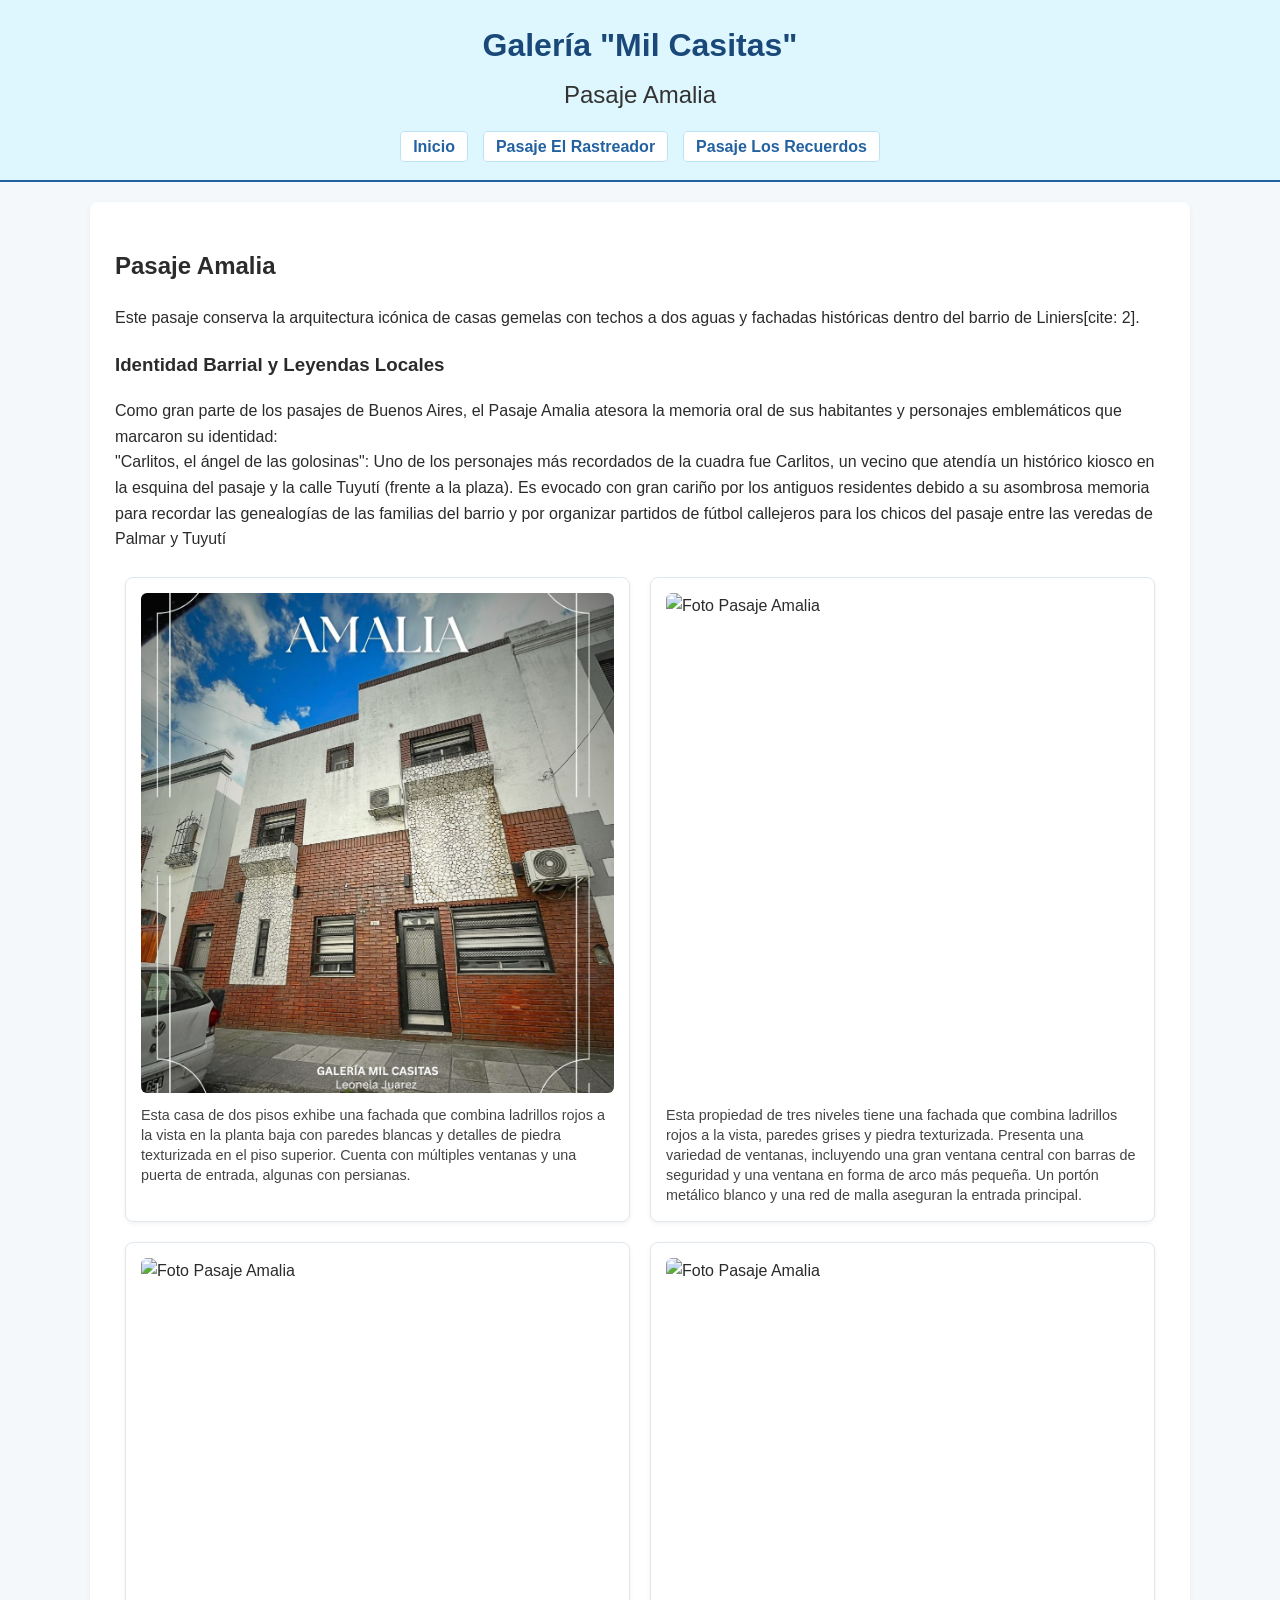
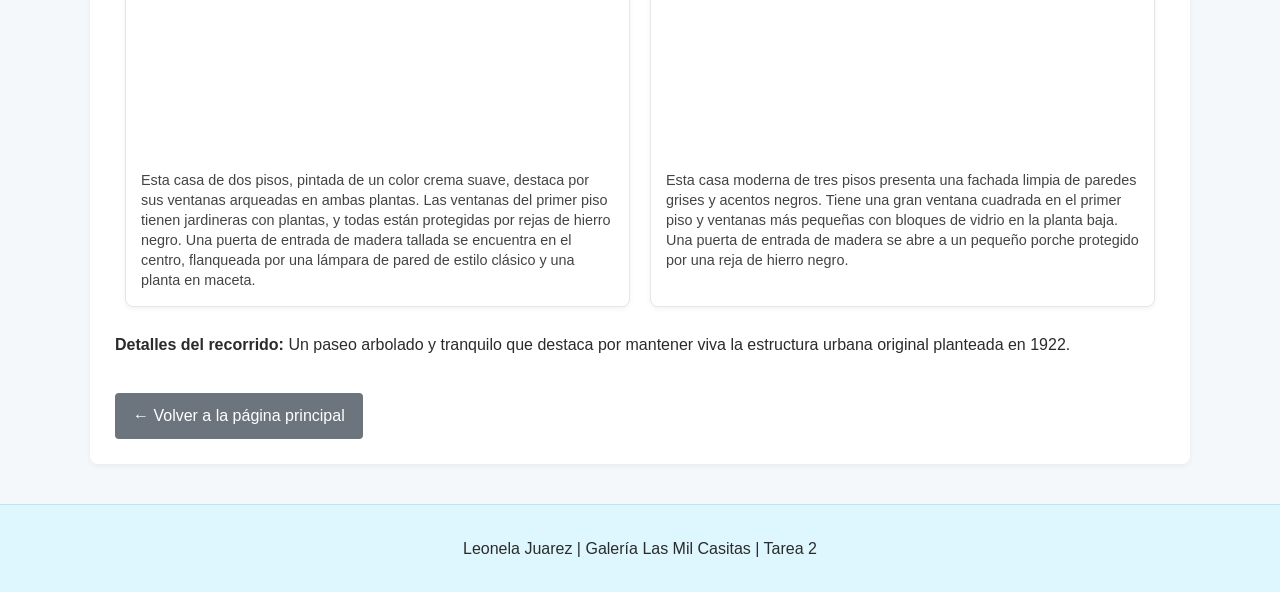
==== pasajeamalia.html @ 3cdb2e2e "archivosdehtml" ====
<!DOCTYPE html>
<html lang="es">
<head>
    <meta charset="UTF-8">
    <meta name="viewport" content="width=device-width, initial-scale=1.0">
    <title>Pasaje Amalia - Galería Mil Casitas</title>
    <link rel="stylesheet" href="css/style.css"> 
</head>
<body>

    <header>
        <h1>Galería "Mil Casitas"</h1>
        <h2>Pasaje Amalia</h2>
         <nav>
            <ul>
                <li><a href="index.html">Inicio</a></li>
                <li><a href="PasajeElRastreador.html">Pasaje El Rastreador</a></li>
                <li><a href="PasajeLosRecuerdos.html">Pasaje Los Recuerdos</a></li>
            </ul>
        </nav>
    </header>

    <main>
        <section class="detalle-pasaje">
            <h2>Pasaje Amalia</h2>
            <p>Este pasaje conserva la arquitectura icónica de casas gemelas con techos a dos aguas y fachadas históricas dentro del barrio de Liniers[cite: 2].</p>
            <h3> Identidad Barrial y Leyendas Locales </h3>
            <p> Como gran parte de los pasajes de Buenos Aires, el Pasaje Amalia atesora la memoria oral de sus habitantes y personajes emblemáticos que marcaron su identidad: <br> "Carlitos, el ángel de las golosinas": Uno de los personajes más recordados de la cuadra fue Carlitos, un vecino que atendía un histórico kiosco en la esquina del pasaje y la calle Tuyutí (frente a la plaza). Es evocado con gran cariño por los antiguos residentes debido a su asombrosa memoria para recordar las genealogías de las familias del barrio y por organizar partidos de fútbol callejeros para los chicos del pasaje entre las veredas de Palmar y Tuyutí </p>
            <div class="galeria-imagenes">
                <div class="item-galeria"> 
                    <img src="IMG/AMALIA.jpg" alt="Foto Pasaje Amalia">
                        <p> Esta casa de dos pisos exhibe una fachada que combina ladrillos rojos a la vista en la planta baja con paredes blancas y detalles de piedra texturizada en el piso superior. Cuenta con múltiples ventanas y una puerta de entrada, algunas con persianas.</p>
                </div>
                <div class="item-galeria"> 
                    <img src="img/AMALIA2.jpg" alt="Foto Pasaje Amalia">
                        <p> Esta propiedad de tres niveles tiene una fachada que combina ladrillos rojos a la vista, paredes grises y piedra texturizada. Presenta una variedad de ventanas, incluyendo una gran ventana central con barras de seguridad y una ventana en forma de arco más pequeña. Un portón metálico blanco y una red de malla aseguran la entrada principal.</p>
                </div>
                <div class="item-galeria"> 
                    <img src="img/AMALIA3.jpg" alt="Foto Pasaje Amalia">
                        <p> Esta casa de dos pisos, pintada de un color crema suave, destaca por sus ventanas arqueadas en ambas plantas. Las ventanas del primer piso tienen jardineras con plantas, y todas están protegidas por rejas de hierro negro. Una puerta de entrada de madera tallada se encuentra en el centro, flanqueada por una lámpara de pared de estilo clásico y una planta en maceta.</p>
                </div>
                <div class="item-galeria"> 
                    <img src="img/AMALIA4.jpg" alt="Foto Pasaje Amalia">
                        <p> Esta casa moderna de tres pisos presenta una fachada limpia de paredes grises y acentos negros. Tiene una gran ventana cuadrada en el primer piso y ventanas más pequeñas con bloques de vidrio en la planta baja. Una puerta de entrada de madera se abre a un pequeño porche protegido por una reja de hierro negro.</p>
                </div>
            </div>

            <p><b>Detalles del recorrido:</b> Un paseo arbolado y tranquilo que destaca por mantener viva la estructura urbana original planteada en 1922.</p>

            <a href="index.html" class="boton-volver">← Volver a la página principal</a>
        </section>
    </main>

    <footer>
        <p>Leonela Juarez | Galería Las Mil Casitas | Tarea 2</p>
    </footer>

</body>
</html>
---- css/style.css ----
/* --- ESTILOS GENERALES Y TIPOGRAFÍA --- */
body {
    font-family: 'Segoe UI', Tahoma, Geneva, Verdana, sans-serif;
    line-height: 1.6;
    color: #2b2b2b;
    background-color: #f4f8fb;
    margin: 0;
    padding: 0;
}

/* --- ENCABEZADO Y NAVEGACIÓN --- */
header {
    background-color: #def7ff;
    padding: 20px;
    text-align: center;
    border-bottom: 2px solid #2362a1;
}

header h1 {
    margin: 0;
    color: #1a4979;
}

header h2 {
    margin-top: 5px;
    font-weight: 300;
    color: #333;
}

nav ul {
    list-style: none;
    padding: 0;
    margin: 15px 0 0 0;
    display: flex;
    justify-content: center;
    flex-wrap: wrap;
    gap: 15px;
}

nav a {
    text-decoration: none;
    color: #2362a1;
    font-weight: bold;
    padding: 6px 12px;
    border-radius: 4px;
    background-color: #ffffff;
    border: 1px solid #bce2f5;
    transition: all 0.3s ease;
}

nav a:hover {
    background-color: #2362a1;
    color: #ffffff;
}

/* --- CONTENIDO PRINCIPAL Y SECCIONES --- */
main {
    max-width: 1100px;
    margin: 20px auto;
    padding: 0 20px;
}

.intro {
    background-color: #ffffff;
    padding: 20px;
    border-radius: 8px;
    margin-bottom: 30px;
    box-shadow: 0 2px 5px rgba(0,0,0,0.05);
}

.titulo-principal {
    color: #2362a1;
    margin-top: 0;
}

.bloque-historia {
    background-color: #ffffff;
    border: 1px solid #d1e3f0;
    border-left: 5px solid #2362a1;
    padding: 15px;
    margin-bottom: 15px;
    border-radius: 4px;
}

/* --- GRILLA DE LA GALERÍA (TARJETAS) --- */
.galeria-grid {
    display: flex;
    flex-wrap: wrap;
    gap: 20px;
    justify-content: center;
    margin-top: 20px;
}

.tarjeta {
    background-color: #ffffff;
    border: 1px solid #e1e8ed;
    border-radius: 8px;
    width: 350px;
    padding: 15px;
    text-align: center;
    box-shadow: 0 2px 5px rgba(0,0,0,0.05);
    display: flex;
    flex-direction: column;
    justify-content: space-between;
}

.tarjeta img {
    width: 100%;
    height: 500px;
    object-fit: cover;
    border-radius: 4px;
    background-color: #e9ecef;
}

.tarjeta h3 {
    margin: 15px 0 10px 0;
    color: #2362a1;
}

.boton-ver {
    display: inline-block;
    padding: 8px 15px;
    background-color: #2362a1;
    color: white;
    text-decoration: none;
    border-radius: 4px;
    margin-top: 10px;
}

.boton-ver:hover {
    background-color: #1a4979;
}

/* --- VISTA INDIVIDUAL DE CADA ELEMENTO --- */
.detalle-pasaje {
    background-color: #ffffff;
    padding: 25px;
    border-radius: 8px;
    box-shadow: 0 2px 5px rgba(0,0,0,0.05);
}
/* --- CONTENEDOR PRINCIPAL DE LAS FOTOS Y SUS TEXTOS --- */
.galeria-imagenes {
    display: flex;
    flex-wrap: wrap;
    gap: 20px;
    justify-content: center;
    margin: 25px 0;
}

/* --- CONTENEDOR PRINCIPAL DE LAS FOTOS Y SUS TEXTOS --- */
.galeria-imagenes {
    display: flex;
    flex-wrap: wrap;
    gap: 20px;
    justify-content: center;
    margin: 25px 0;
}

/* --- TARJETA PARA 2 ELEMENTOS POR LÍNEA --- */
.item-galeria {
    background-color: #ffffff;
    border: 1px solid #e1e8ed;
    border-radius: 8px;
    width: calc(50% - 20px); 
    min-width: 300px;         
    box-sizing: border-box;
    padding: 15px;
    box-shadow: 0 2px 5px rgba(0,0,0,0.05);
    display: flex;
    flex-direction: column;
    align-items: center;
}

/* Imagen ajustada de tamaño dentro de la tarjeta */
.item-galeria img {
    width: 100%;
    height: 500px;           
    object-fit: cover;        
    border-radius: 6px;
}

/* Texto debajo de la foto */
.item-galeria p {
    margin-top: 12px;
    margin-bottom: 0;
    font-size: 0.9em;
    color: #444444;
    text-align: left;
    line-height: 1.4;
}

.boton-volver {
    display: inline-block;
    margin-top: 20px;
    padding: 10px 18px;
    background-color: #6c757d;
    color: white;
    text-decoration: none;
    border-radius: 4px;
}

.boton-volver:hover {
    background-color: #5a6268;
}

/* --- PIE DE PÁGINA --- */
footer {
    background-color: #def7ff;
    text-align: center;
    padding: 15px;
    margin-top: 40px;
    border-top: 1px solid #bce2f5;
}
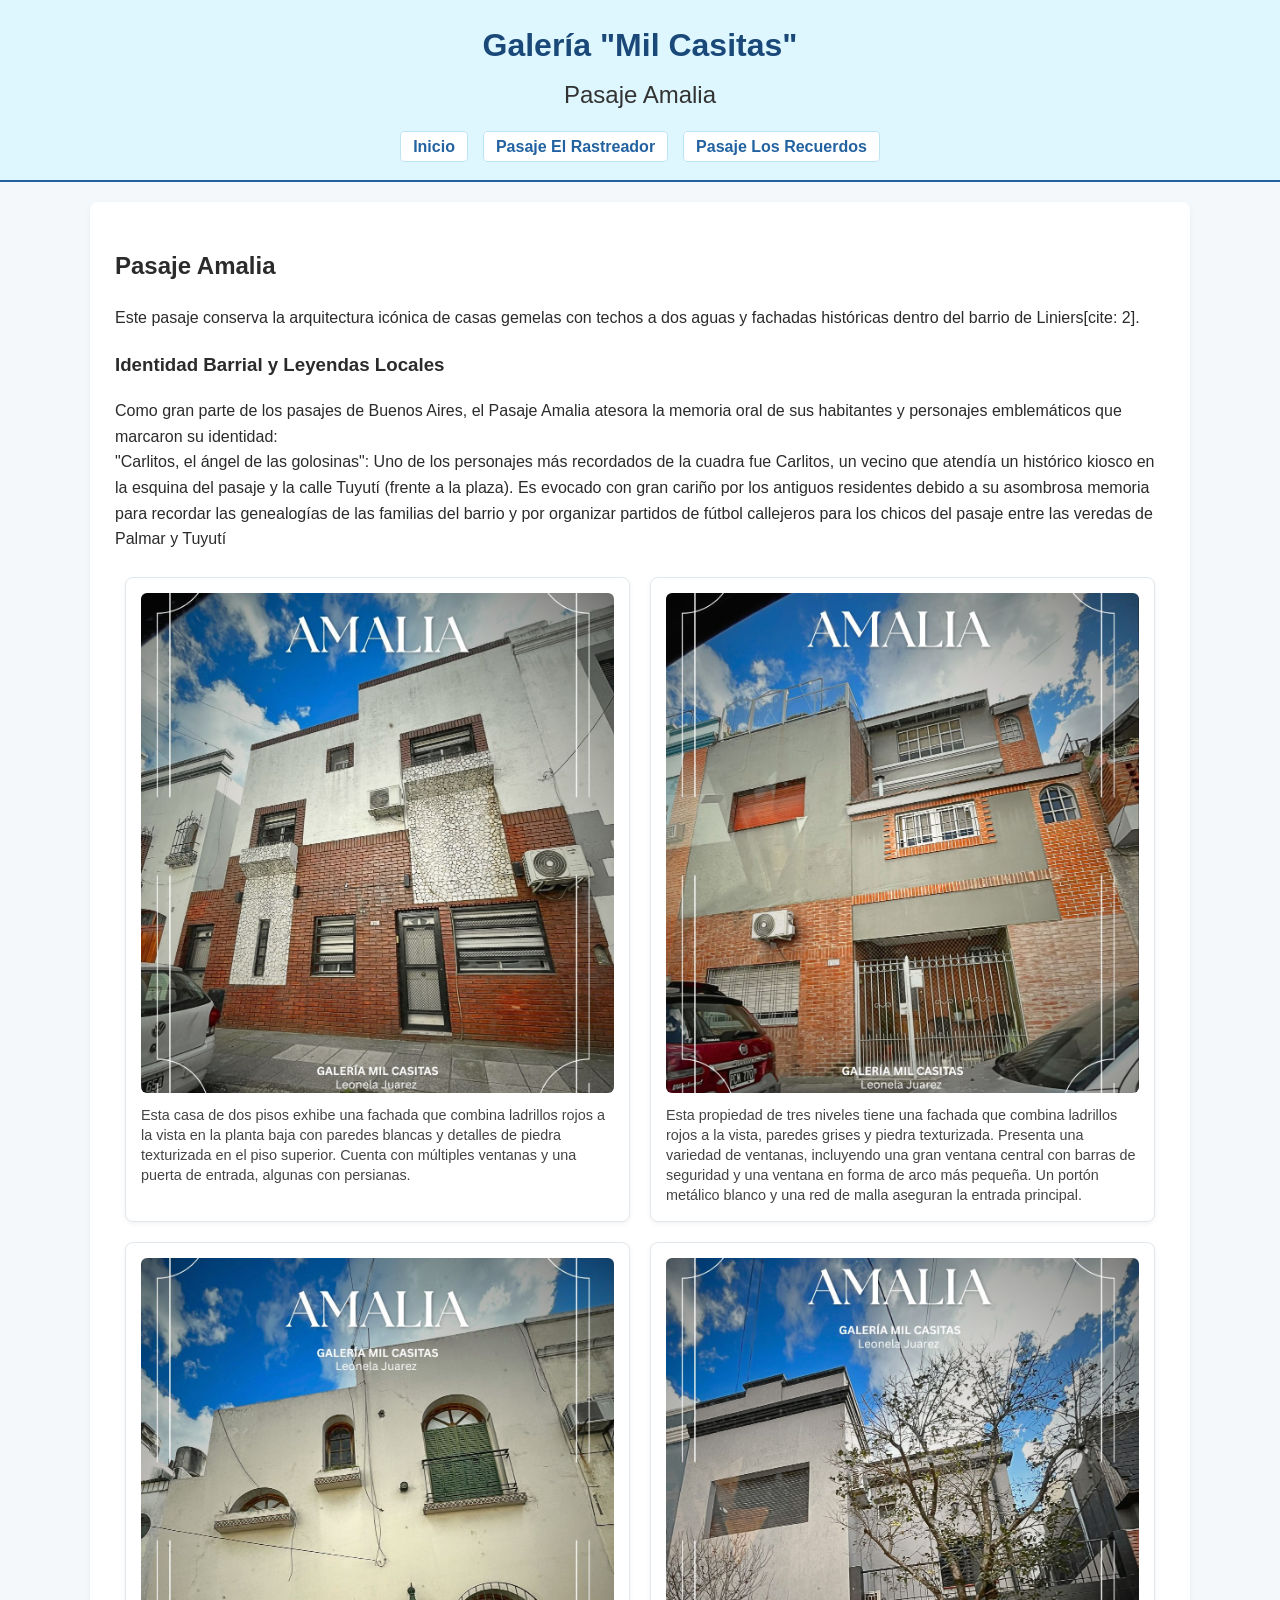
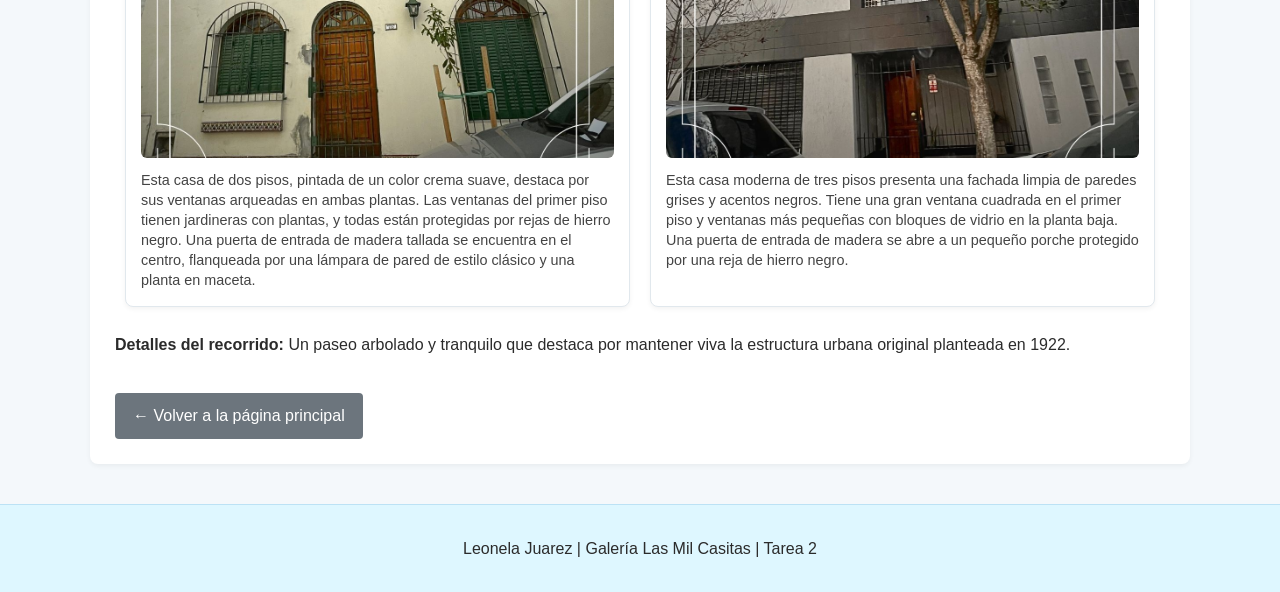
==== commit 4f60aec3: "CAMBIO" ====
--- a/pasajeamalia.html
+++ b/pasajeamalia.html
@@ -32,15 +32,15 @@
                         <p> Esta casa de dos pisos exhibe una fachada que combina ladrillos rojos a la vista en la planta baja con paredes blancas y detalles de piedra texturizada en el piso superior. Cuenta con múltiples ventanas y una puerta de entrada, algunas con persianas.</p>
                 </div>
                 <div class="item-galeria"> 
-                    <img src="img/AMALIA2.jpg" alt="Foto Pasaje Amalia">
+                    <img src="IMG/AMALIA2.jpg" alt="Foto Pasaje Amalia">
                         <p> Esta propiedad de tres niveles tiene una fachada que combina ladrillos rojos a la vista, paredes grises y piedra texturizada. Presenta una variedad de ventanas, incluyendo una gran ventana central con barras de seguridad y una ventana en forma de arco más pequeña. Un portón metálico blanco y una red de malla aseguran la entrada principal.</p>
                 </div>
                 <div class="item-galeria"> 
-                    <img src="img/AMALIA3.jpg" alt="Foto Pasaje Amalia">
+                    <img src="IMG/AMALIA3.jpg" alt="Foto Pasaje Amalia">
                         <p> Esta casa de dos pisos, pintada de un color crema suave, destaca por sus ventanas arqueadas en ambas plantas. Las ventanas del primer piso tienen jardineras con plantas, y todas están protegidas por rejas de hierro negro. Una puerta de entrada de madera tallada se encuentra en el centro, flanqueada por una lámpara de pared de estilo clásico y una planta en maceta.</p>
                 </div>
                 <div class="item-galeria"> 
-                    <img src="img/AMALIA4.jpg" alt="Foto Pasaje Amalia">
+                    <img src="IMG/AMALIA4.jpg" alt="Foto Pasaje Amalia">
                         <p> Esta casa moderna de tres pisos presenta una fachada limpia de paredes grises y acentos negros. Tiene una gran ventana cuadrada en el primer piso y ventanas más pequeñas con bloques de vidrio en la planta baja. Una puerta de entrada de madera se abre a un pequeño porche protegido por una reja de hierro negro.</p>
                 </div>
             </div>
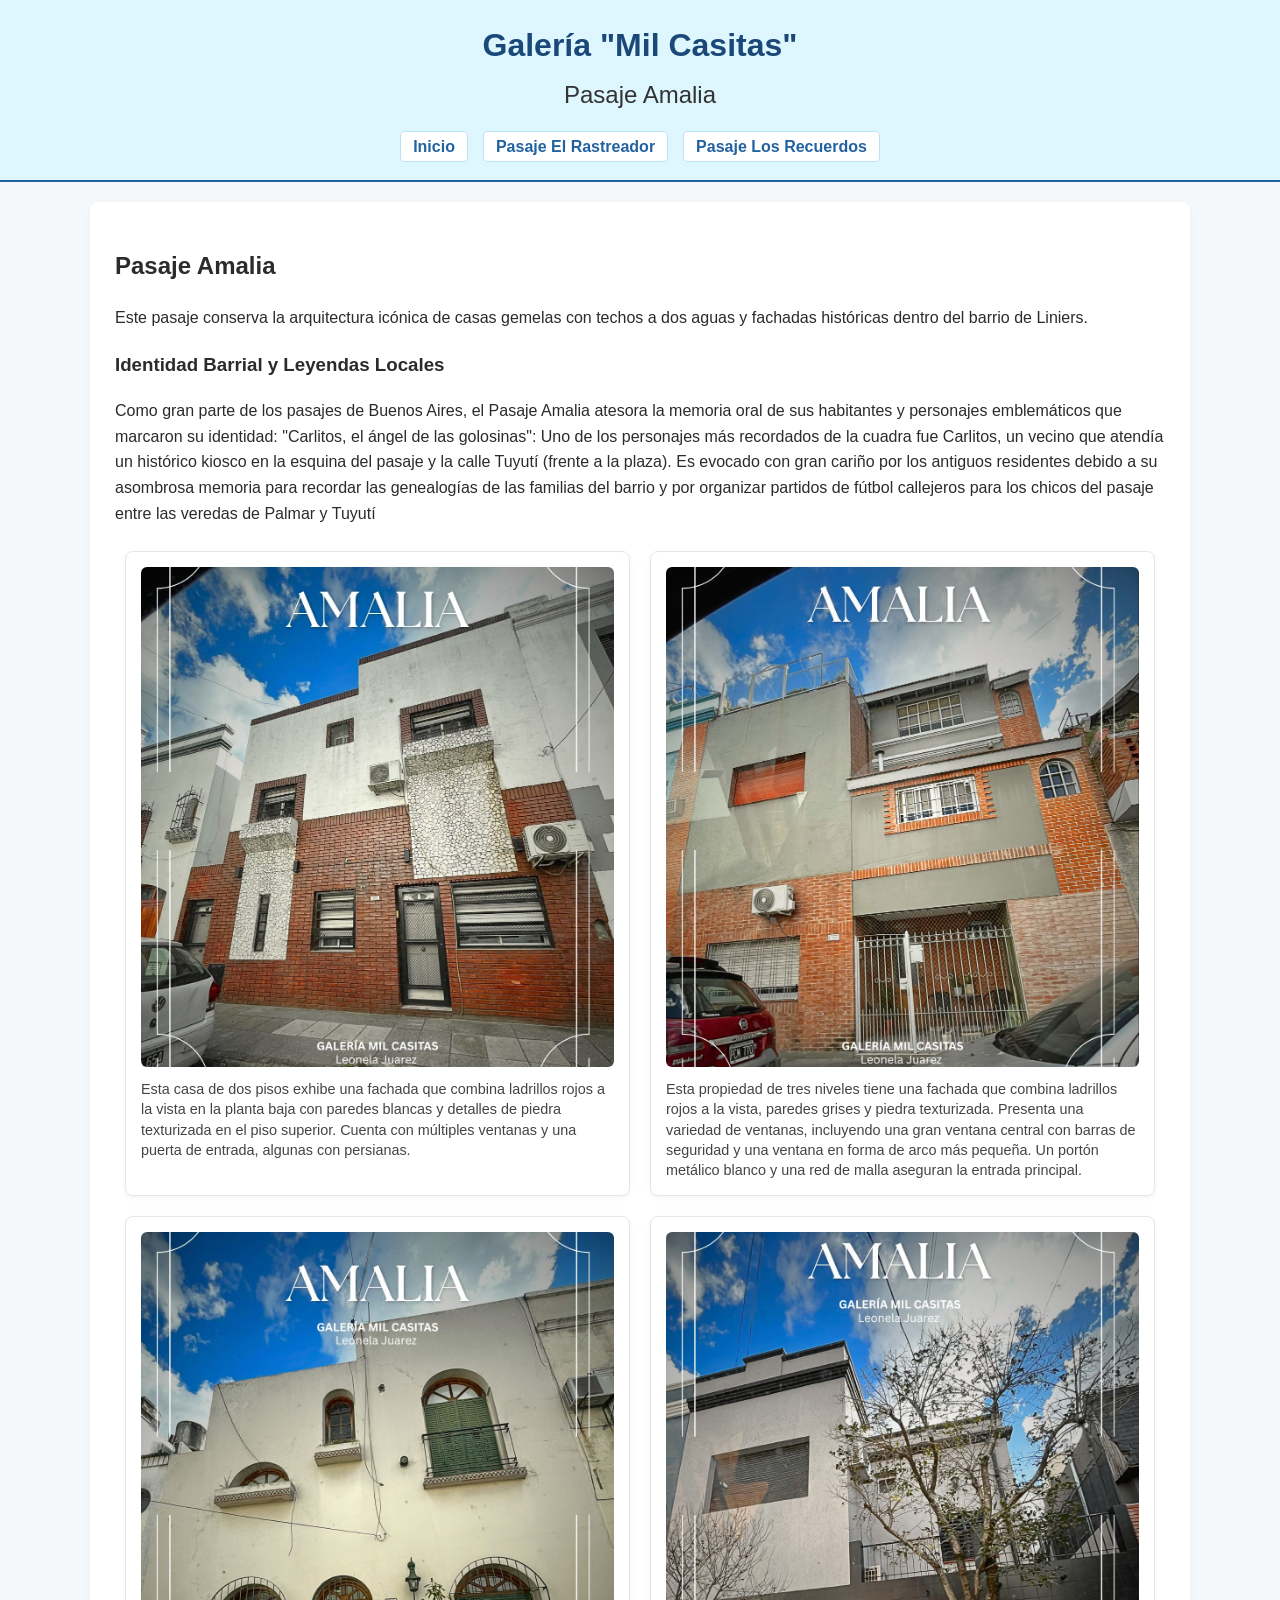
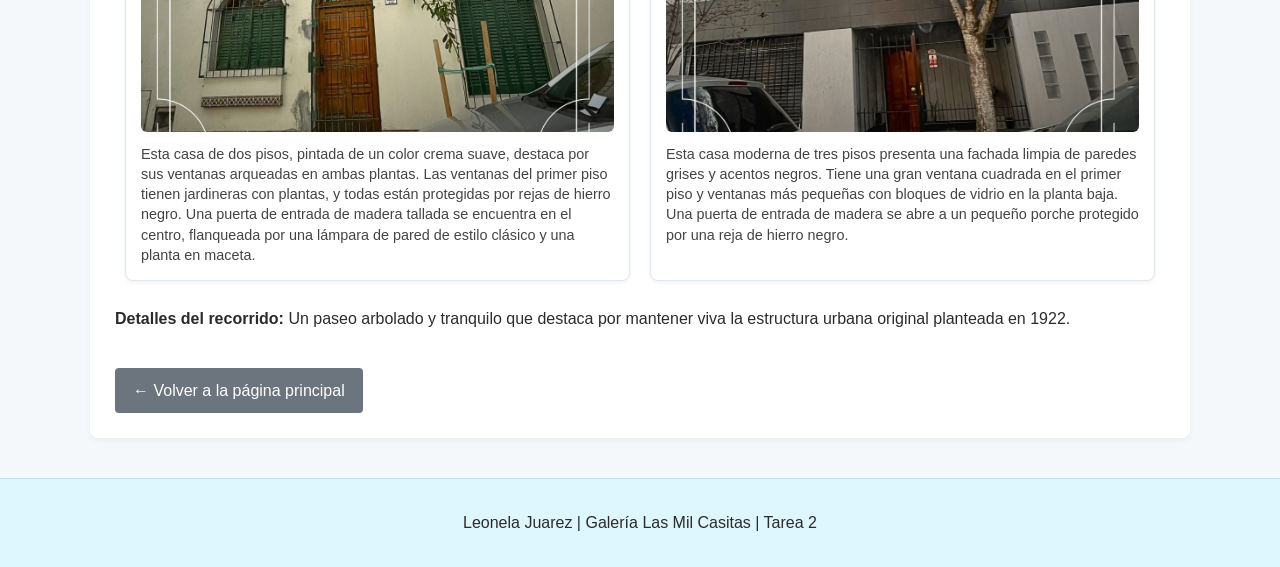
==== commit 5b40c67f: "Update pasajeamalia.html" ====
--- a/pasajeamalia.html
+++ b/pasajeamalia.html
@@ -23,9 +23,9 @@
     <main>
         <section class="detalle-pasaje">
             <h2>Pasaje Amalia</h2>
-            <p>Este pasaje conserva la arquitectura icónica de casas gemelas con techos a dos aguas y fachadas históricas dentro del barrio de Liniers[cite: 2].</p>
+            <p>Este pasaje conserva la arquitectura icónica de casas gemelas con techos a dos aguas y fachadas históricas dentro del barrio de Liniers.</p>
             <h3> Identidad Barrial y Leyendas Locales </h3>
-            <p> Como gran parte de los pasajes de Buenos Aires, el Pasaje Amalia atesora la memoria oral de sus habitantes y personajes emblemáticos que marcaron su identidad: <br> "Carlitos, el ángel de las golosinas": Uno de los personajes más recordados de la cuadra fue Carlitos, un vecino que atendía un histórico kiosco en la esquina del pasaje y la calle Tuyutí (frente a la plaza). Es evocado con gran cariño por los antiguos residentes debido a su asombrosa memoria para recordar las genealogías de las familias del barrio y por organizar partidos de fútbol callejeros para los chicos del pasaje entre las veredas de Palmar y Tuyutí </p>
+            <p> Como gran parte de los pasajes de Buenos Aires, el Pasaje Amalia atesora la memoria oral de sus habitantes y personajes emblemáticos que marcaron su identidad: "Carlitos, el ángel de las golosinas": Uno de los personajes más recordados de la cuadra fue Carlitos, un vecino que atendía un histórico kiosco en la esquina del pasaje y la calle Tuyutí (frente a la plaza). Es evocado con gran cariño por los antiguos residentes debido a su asombrosa memoria para recordar las genealogías de las familias del barrio y por organizar partidos de fútbol callejeros para los chicos del pasaje entre las veredas de Palmar y Tuyutí </p>
             <div class="galeria-imagenes">
                 <div class="item-galeria"> 
                     <img src="IMG/AMALIA.jpg" alt="Foto Pasaje Amalia">
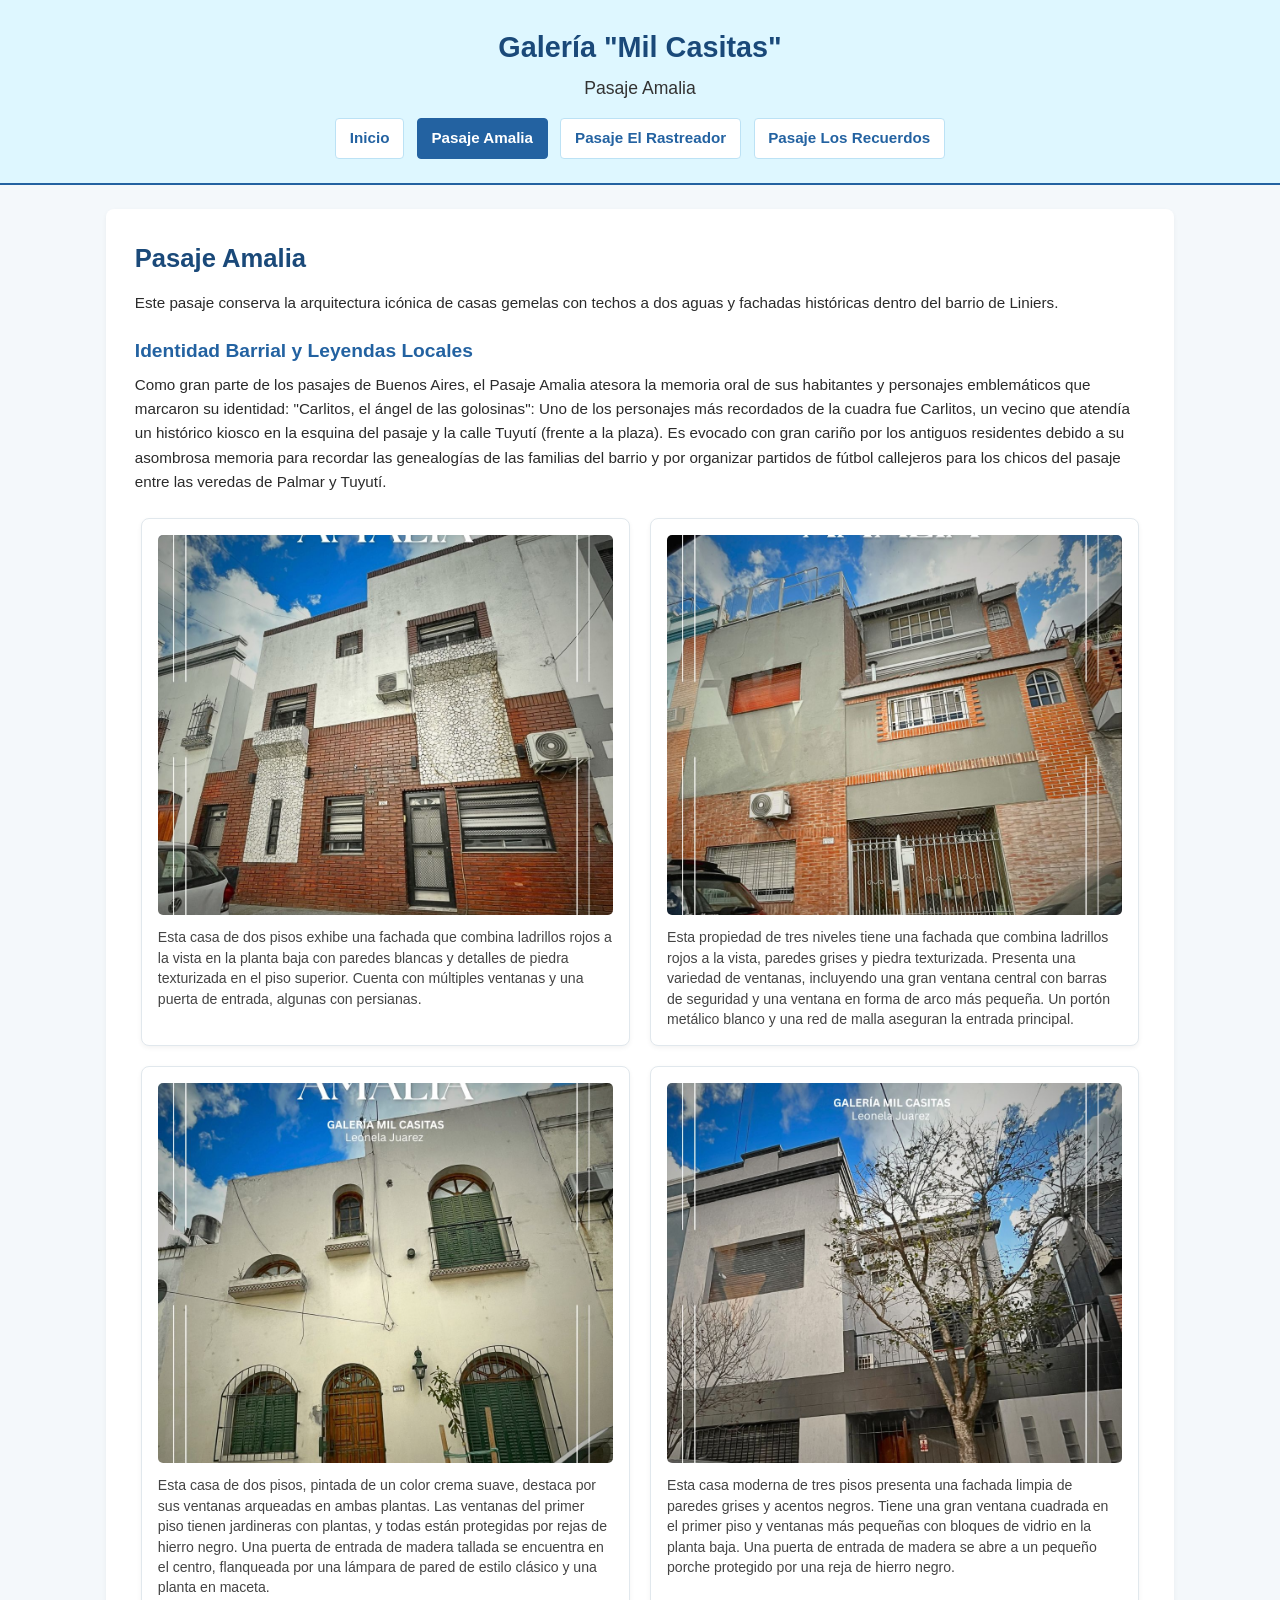
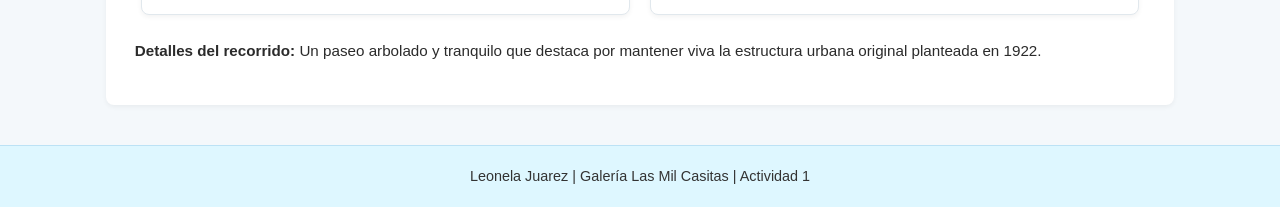
==== commit ed08eb02: "cambio" ====
--- a/pasajeamalia.html
+++ b/pasajeamalia.html
@@ -4,16 +4,17 @@
     <meta charset="UTF-8">
     <meta name="viewport" content="width=device-width, initial-scale=1.0">
     <title>Pasaje Amalia - Galería Mil Casitas</title>
-    <link rel="stylesheet" href="css/style.css"> 
+    <link rel="stylesheet" href="css/style.css">
 </head>
 <body>
 
     <header>
         <h1>Galería "Mil Casitas"</h1>
         <h2>Pasaje Amalia</h2>
-         <nav>
+        <nav>
             <ul>
                 <li><a href="index.html">Inicio</a></li>
+                <li><a href="pasajeamalia.html" class="activo">Pasaje Amalia</a></li>
                 <li><a href="PasajeElRastreador.html">Pasaje El Rastreador</a></li>
                 <li><a href="PasajeLosRecuerdos.html">Pasaje Los Recuerdos</a></li>
             </ul>
@@ -24,35 +25,35 @@
         <section class="detalle-pasaje">
             <h2>Pasaje Amalia</h2>
             <p>Este pasaje conserva la arquitectura icónica de casas gemelas con techos a dos aguas y fachadas históricas dentro del barrio de Liniers.</p>
-            <h3> Identidad Barrial y Leyendas Locales </h3>
-            <p> Como gran parte de los pasajes de Buenos Aires, el Pasaje Amalia atesora la memoria oral de sus habitantes y personajes emblemáticos que marcaron su identidad: "Carlitos, el ángel de las golosinas": Uno de los personajes más recordados de la cuadra fue Carlitos, un vecino que atendía un histórico kiosco en la esquina del pasaje y la calle Tuyutí (frente a la plaza). Es evocado con gran cariño por los antiguos residentes debido a su asombrosa memoria para recordar las genealogías de las familias del barrio y por organizar partidos de fútbol callejeros para los chicos del pasaje entre las veredas de Palmar y Tuyutí </p>
+            
+            <h3>Identidad Barrial y Leyendas Locales</h3>
+            <p>Como gran parte de los pasajes de Buenos Aires, el Pasaje Amalia atesora la memoria oral de sus habitantes y personajes emblemáticos que marcaron su identidad: "Carlitos, el ángel de las golosinas": Uno de los personajes más recordados de la cuadra fue Carlitos, un vecino que atendía un histórico kiosco en la esquina del pasaje y la calle Tuyutí (frente a la plaza). Es evocado con gran cariño por los antiguos residentes debido a su asombrosa memoria para recordar las genealogías de las familias del barrio y por organizar partidos de fútbol callejeros para los chicos del pasaje entre las veredas de Palmar y Tuyutí.</p>
+            
             <div class="galeria-imagenes">
                 <div class="item-galeria"> 
-                    <img src="IMG/AMALIA.jpg" alt="Foto Pasaje Amalia">
-                        <p> Esta casa de dos pisos exhibe una fachada que combina ladrillos rojos a la vista en la planta baja con paredes blancas y detalles de piedra texturizada en el piso superior. Cuenta con múltiples ventanas y una puerta de entrada, algunas con persianas.</p>
+                    <img src="IMG/AMALIA.jpg" alt="Foto 1 Pasaje Amalia">
+                    <p>Esta casa de dos pisos exhibe una fachada que combina ladrillos rojos a la vista en la planta baja con paredes blancas y detalles de piedra texturizada en el piso superior. Cuenta con múltiples ventanas y una puerta de entrada, algunas con persianas.</p>
                 </div>
                 <div class="item-galeria"> 
-                    <img src="IMG/AMALIA2.jpg" alt="Foto Pasaje Amalia">
-                        <p> Esta propiedad de tres niveles tiene una fachada que combina ladrillos rojos a la vista, paredes grises y piedra texturizada. Presenta una variedad de ventanas, incluyendo una gran ventana central con barras de seguridad y una ventana en forma de arco más pequeña. Un portón metálico blanco y una red de malla aseguran la entrada principal.</p>
+                    <img src="IMG/AMALIA2.jpg" alt="Foto 2 Pasaje Amalia">
+                    <p>Esta propiedad de tres niveles tiene una fachada que combina ladrillos rojos a la vista, paredes grises y piedra texturizada. Presenta una variedad de ventanas, incluyendo una gran ventana central con barras de seguridad y una ventana en forma de arco más pequeña. Un portón metálico blanco y una red de malla aseguran la entrada principal.</p>
                 </div>
                 <div class="item-galeria"> 
-                    <img src="IMG/AMALIA3.jpg" alt="Foto Pasaje Amalia">
-                        <p> Esta casa de dos pisos, pintada de un color crema suave, destaca por sus ventanas arqueadas en ambas plantas. Las ventanas del primer piso tienen jardineras con plantas, y todas están protegidas por rejas de hierro negro. Una puerta de entrada de madera tallada se encuentra en el centro, flanqueada por una lámpara de pared de estilo clásico y una planta en maceta.</p>
+                    <img src="IMG/AMALIA3.jpg" alt="Foto 3 Pasaje Amalia">
+                    <p>Esta casa de dos pisos, pintada de un color crema suave, destaca por sus ventanas arqueadas en ambas plantas. Las ventanas del primer piso tienen jardineras con plantas, y todas están protegidas por rejas de hierro negro. Una puerta de entrada de madera tallada se encuentra en el centro, flanqueada por una lámpara de pared de estilo clásico y una planta en maceta.</p>
                 </div>
                 <div class="item-galeria"> 
-                    <img src="IMG/AMALIA4.jpg" alt="Foto Pasaje Amalia">
-                        <p> Esta casa moderna de tres pisos presenta una fachada limpia de paredes grises y acentos negros. Tiene una gran ventana cuadrada en el primer piso y ventanas más pequeñas con bloques de vidrio en la planta baja. Una puerta de entrada de madera se abre a un pequeño porche protegido por una reja de hierro negro.</p>
+                    <img src="IMG/AMALIA4.jpg" alt="Foto 4 Pasaje Amalia">
+                    <p>Esta casa moderna de tres pisos presenta una fachada limpia de paredes grises y acentos negros. Tiene una gran ventana cuadrada en el primer piso y ventanas más pequeñas con bloques de vidrio en la planta baja. Una puerta de entrada de madera se abre a un pequeño porche protegido por una reja de hierro negro.</p>
                 </div>
             </div>
 
-            <p><b>Detalles del recorrido:</b> Un paseo arbolado y tranquilo que destaca por mantener viva la estructura urbana original planteada en 1922.</p>
-
-            <a href="index.html" class="boton-volver">← Volver a la página principal</a>
+            <p><strong>Detalles del recorrido:</strong> Un paseo arbolado y tranquilo que destaca por mantener viva la estructura urbana original planteada en 1922.</p>
         </section>
     </main>
 
     <footer>
-        <p>Leonela Juarez | Galería Las Mil Casitas | Tarea 2</p>
+        <p>Leonela Juarez | Galería Las Mil Casitas | Actividad 1</p>
     </footer>
 
 </body>
--- a/css/style.css
+++ b/css/style.css
@@ -1,102 +1,138 @@
-/* --- ESTILOS GENERALES Y TIPOGRAFÍA --- */
+* {
+    box-sizing: border-box;
+    margin: 0;
+    padding: 0;
+}
+
 body {
     font-family: 'Segoe UI', Tahoma, Geneva, Verdana, sans-serif;
     line-height: 1.6;
     color: #2b2b2b;
     background-color: #f4f8fb;
-    margin: 0;
-    padding: 0;
-}
-
-/* --- ENCABEZADO Y NAVEGACIÓN --- */
+    font-size: 1rem;
+}
+
+img {
+    max-width: 100%;
+    display: block;
+}
+
 header {
     background-color: #def7ff;
-    padding: 20px;
+    padding: 1.5rem 1rem;
     text-align: center;
     border-bottom: 2px solid #2362a1;
 }
 
 header h1 {
-    margin: 0;
     color: #1a4979;
+    font-size: 1.8rem;
+    margin-bottom: 0.25rem;
 }
 
 header h2 {
-    margin-top: 5px;
-    font-weight: 300;
-    color: #333;
+    font-size: 1.1rem;
+    font-weight: 400;
+    color: #333333;
 }
 
 nav ul {
     list-style: none;
-    padding: 0;
-    margin: 15px 0 0 0;
+    margin-top: 1rem;
     display: flex;
     justify-content: center;
     flex-wrap: wrap;
-    gap: 15px;
+    gap: 0.8rem;
 }
 
 nav a {
     text-decoration: none;
     color: #2362a1;
     font-weight: bold;
-    padding: 6px 12px;
+    padding: 0.45rem 0.85rem;
     border-radius: 4px;
     background-color: #ffffff;
     border: 1px solid #bce2f5;
-    transition: all 0.3s ease;
-}
-
-nav a:hover {
+    transition: all 0.2s ease-in-out;
+    display: inline-block;
+    font-size: 0.95rem;
+}
+
+nav a:hover,
+nav a.activo {
     background-color: #2362a1;
     color: #ffffff;
-}
-
-/* --- CONTENIDO PRINCIPAL Y SECCIONES --- */
+    border-color: #2362a1;
+}
+
 main {
     max-width: 1100px;
-    margin: 20px auto;
-    padding: 0 20px;
+    margin: 1.5rem auto;
+    padding: 0 1rem;
 }
 
 .intro {
     background-color: #ffffff;
-    padding: 20px;
+    padding: 1.5rem;
     border-radius: 8px;
-    margin-bottom: 30px;
+    margin-bottom: 1.5rem;
     box-shadow: 0 2px 5px rgba(0,0,0,0.05);
 }
 
 .titulo-principal {
     color: #2362a1;
-    margin-top: 0;
+    font-size: 1.5rem;
+    margin-bottom: 0.75rem;
+}
+
+.imagen-destacada {
+    width: 100%;
+    max-height: 420px;
+    object-fit: cover;
+    border-radius: 6px;
+    margin-top: 1rem;
+}
+
+.historia {
+    margin-bottom: 2rem;
 }
 
 .bloque-historia {
     background-color: #ffffff;
     border: 1px solid #d1e3f0;
     border-left: 5px solid #2362a1;
-    padding: 15px;
-    margin-bottom: 15px;
+    padding: 1rem 1.2rem;
+    margin-bottom: 1rem;
     border-radius: 4px;
 }
 
-/* --- GRILLA DE LA GALERÍA (TARJETAS) --- */
+.bloque-historia h2 {
+    color: #1a4979;
+    font-size: 1.2rem;
+    margin-bottom: 0.5rem;
+}
+
+.seccion-galeria h2 {
+    color: #1a4979;
+    font-size: 1.3rem;
+    margin-bottom: 1rem;
+    text-align: center;
+}
+
 .galeria-grid {
     display: flex;
     flex-wrap: wrap;
-    gap: 20px;
+    gap: 1.5rem;
     justify-content: center;
-    margin-top: 20px;
 }
 
 .tarjeta {
     background-color: #ffffff;
     border: 1px solid #e1e8ed;
     border-radius: 8px;
-    width: 350px;
-    padding: 15px;
+    width: calc(33.333% - 1.5rem);
+    min-width: 280px;
+    padding: 1rem;
     text-align: center;
     box-shadow: 0 2px 5px rgba(0,0,0,0.05);
     display: flex;
@@ -106,108 +142,159 @@
 
 .tarjeta img {
     width: 100%;
-    height: 500px;
+    height: 260px;
     object-fit: cover;
     border-radius: 4px;
     background-color: #e9ecef;
 }
 
 .tarjeta h3 {
-    margin: 15px 0 10px 0;
+    margin: 0.9rem 0 0.5rem 0;
     color: #2362a1;
+    font-size: 1.15rem;
+}
+
+.tarjeta p {
+    font-size: 0.9rem;
+    color: #444444;
+    text-align: left;
+    margin-bottom: 1rem;
+    flex-grow: 1;
 }
 
 .boton-ver {
     display: inline-block;
-    padding: 8px 15px;
+    padding: 0.5rem 1rem;
     background-color: #2362a1;
-    color: white;
+    color: #ffffff;
     text-decoration: none;
     border-radius: 4px;
-    margin-top: 10px;
+    font-weight: 600;
+    font-size: 0.9rem;
+    transition: background-color 0.2s ease;
 }
 
 .boton-ver:hover {
     background-color: #1a4979;
 }
 
-/* --- VISTA INDIVIDUAL DE CADA ELEMENTO --- */
 .detalle-pasaje {
     background-color: #ffffff;
-    padding: 25px;
+    padding: 1.8rem;
     border-radius: 8px;
     box-shadow: 0 2px 5px rgba(0,0,0,0.05);
 }
-/* --- CONTENEDOR PRINCIPAL DE LAS FOTOS Y SUS TEXTOS --- */
+
+.detalle-pasaje h2 {
+    color: #1a4979;
+    font-size: 1.6rem;
+    margin-bottom: 0.75rem;
+}
+
+.detalle-pasaje h3 {
+    color: #2362a1;
+    font-size: 1.2rem;
+    margin-top: 1.3rem;
+    margin-bottom: 0.4rem;
+}
+
+.detalle-pasaje h4 {
+    color: #333333;
+    font-size: 1.05rem;
+    margin-top: 1rem;
+    margin-bottom: 0.3rem;
+}
+
+.detalle-pasaje p {
+    margin-bottom: 0.8rem;
+    font-size: 0.95rem;
+}
+
 .galeria-imagenes {
     display: flex;
     flex-wrap: wrap;
-    gap: 20px;
+    gap: 1.25rem;
     justify-content: center;
-    margin: 25px 0;
-}
-
-/* --- CONTENEDOR PRINCIPAL DE LAS FOTOS Y SUS TEXTOS --- */
-.galeria-imagenes {
-    display: flex;
-    flex-wrap: wrap;
-    gap: 20px;
-    justify-content: center;
-    margin: 25px 0;
-}
-
-/* --- TARJETA PARA 2 ELEMENTOS POR LÍNEA --- */
+    margin: 1.5rem 0;
+}
+
 .item-galeria {
     background-color: #ffffff;
     border: 1px solid #e1e8ed;
     border-radius: 8px;
-    width: calc(50% - 20px); 
-    min-width: 300px;         
-    box-sizing: border-box;
-    padding: 15px;
+    width: calc(50% - 1rem);
+    min-width: 290px;
+    padding: 1rem;
     box-shadow: 0 2px 5px rgba(0,0,0,0.05);
     display: flex;
     flex-direction: column;
-    align-items: center;
-}
-
-/* Imagen ajustada de tamaño dentro de la tarjeta */
+}
+
 .item-galeria img {
     width: 100%;
-    height: 500px;           
-    object-fit: cover;        
-    border-radius: 6px;
-}
-
-/* Texto debajo de la foto */
+    height: 380px;
+    object-fit: cover;
+    border-radius: 5px;
+}
+
 .item-galeria p {
-    margin-top: 12px;
+    margin-top: 0.75rem;
     margin-bottom: 0;
-    font-size: 0.9em;
+    font-size: 0.88rem;
     color: #444444;
-    text-align: left;
-    line-height: 1.4;
-}
-
-.boton-volver {
-    display: inline-block;
-    margin-top: 20px;
-    padding: 10px 18px;
-    background-color: #6c757d;
-    color: white;
-    text-decoration: none;
-    border-radius: 4px;
-}
-
-.boton-volver:hover {
-    background-color: #5a6268;
-}
-
-/* --- PIE DE PÁGINA --- */
+    line-height: 1.45;
+}
+
 footer {
     background-color: #def7ff;
     text-align: center;
-    padding: 15px;
-    margin-top: 40px;
+    padding: 1.2rem 1rem;
+    margin-top: 2.5rem;
     border-top: 1px solid #bce2f5;
+    font-size: 0.9rem;
+    color: #333333;
+}
+
+@media (max-width: 768px) {
+    header h1 {
+        font-size: 1.5rem;
+    }
+
+    nav ul {
+        flex-direction: column;
+        align-items: center;
+        gap: 0.5rem;
+    }
+
+    nav a {
+        width: 80%;
+        text-align: center;
+    }
+
+    .tarjeta {
+        width: 100%;
+        max-width: 420px;
+    }
+
+    .item-galeria {
+        width: 100%;
+    }
+
+    .item-galeria img {
+        height: 300px;
+    }
+}
+
+@media (max-width: 480px) {
+    main {
+        padding: 0 0.6rem;
+    }
+
+    .detalle-pasaje, .intro {
+        padding: 1rem;
+    }
+
+    .item-galeria img {
+        height: 230px;
+    }
 }
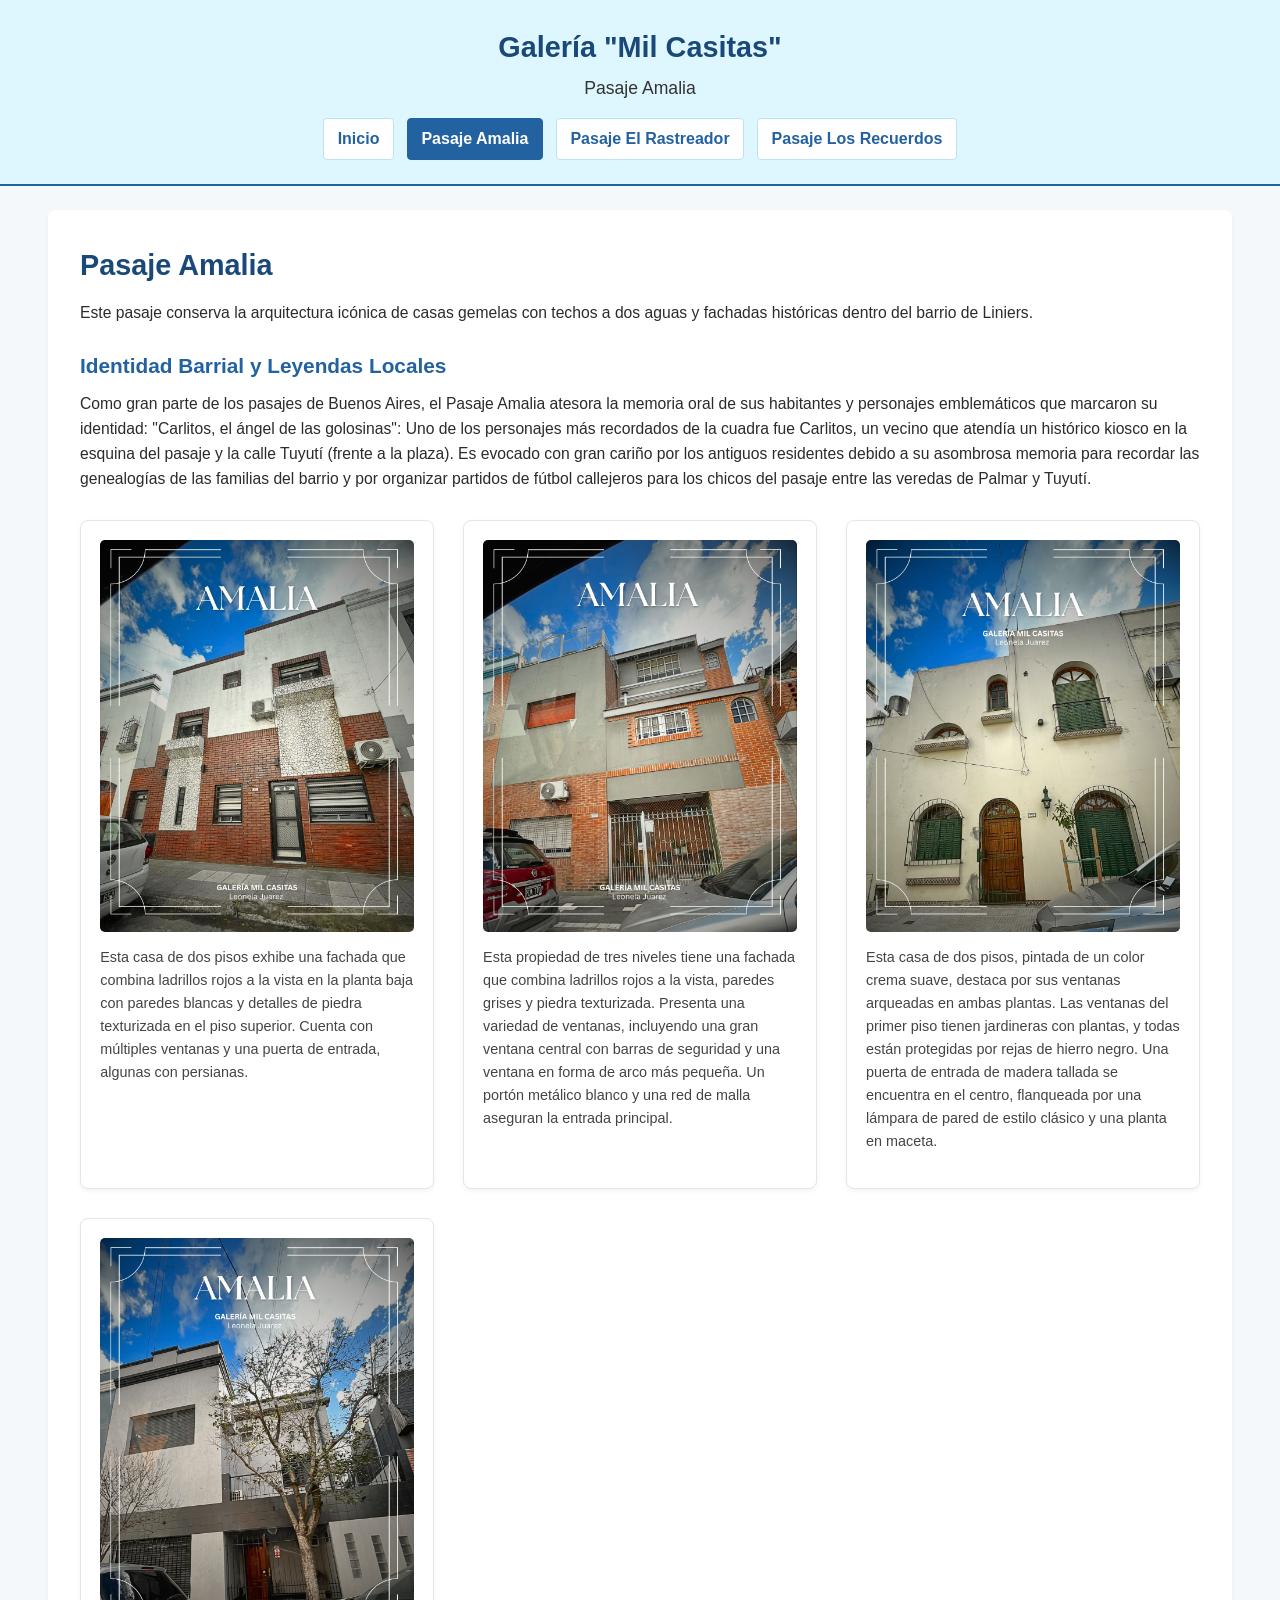
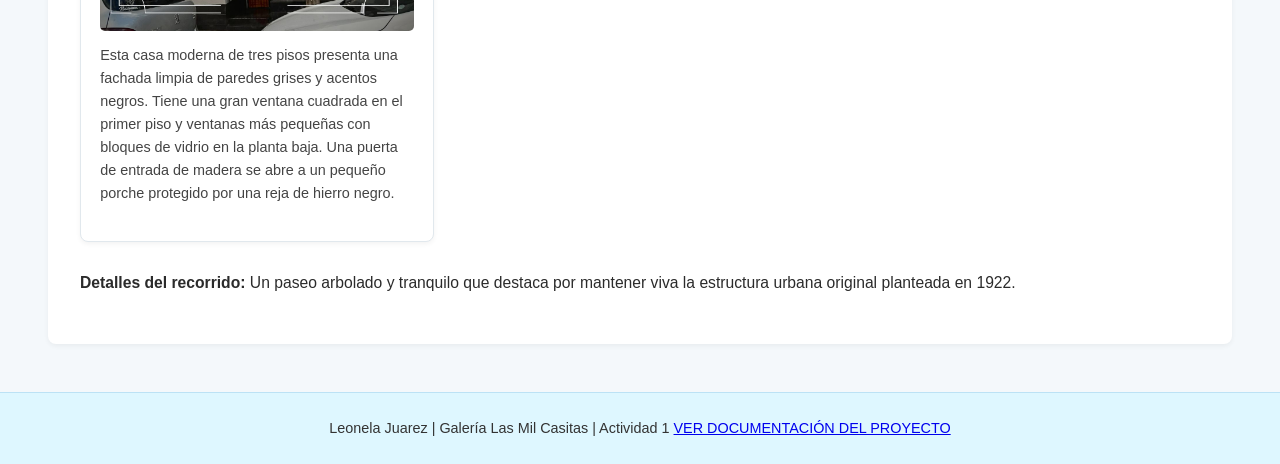
==== commit cbc3b366: "CA" ====
--- a/pasajeamalia.html
+++ b/pasajeamalia.html
@@ -53,7 +53,7 @@
     </main>
 
     <footer>
-        <p>Leonela Juarez | Galería Las Mil Casitas | Actividad 1</p>
+             <p>Leonela Juarez | Galería Las Mil Casitas | Actividad 1 <a href= "https://github.com/Leonelajuarez2005/Tarea2/blob/main/README.md" TARGET= "_BLANK" > VER DOCUMENTACIÓN DEL PROYECTO </a> </p>
     </footer>
 
 </body>
--- a/css/style.css
+++ b/css/style.css
@@ -9,7 +9,6 @@
     line-height: 1.6;
     color: #2b2b2b;
     background-color: #f4f8fb;
-    font-size: 1rem;
 }
 
 img {
@@ -55,7 +54,6 @@
     border: 1px solid #bce2f5;
     transition: all 0.2s ease-in-out;
     display: inline-block;
-    font-size: 0.95rem;
 }
 
 nav a:hover,
@@ -66,14 +64,15 @@
 }
 
 main {
-    max-width: 1100px;
+    max-width: 1400px;
+    width: 95%;
     margin: 1.5rem auto;
     padding: 0 1rem;
 }
 
 .intro {
     background-color: #ffffff;
-    padding: 1.5rem;
+    padding: 1.8rem;
     border-radius: 8px;
     margin-bottom: 1.5rem;
     box-shadow: 0 2px 5px rgba(0,0,0,0.05);
@@ -81,58 +80,38 @@
 
 .titulo-principal {
     color: #2362a1;
-    font-size: 1.5rem;
+    font-size: 1.6rem;
     margin-bottom: 0.75rem;
 }
 
 .imagen-destacada {
     width: 100%;
-    max-height: 420px;
+    height: auto;
+    max-height: 480px;
     object-fit: cover;
     border-radius: 6px;
     margin-top: 1rem;
 }
 
-.historia {
-    margin-bottom: 2rem;
-}
-
-.bloque-historia {
-    background-color: #ffffff;
-    border: 1px solid #d1e3f0;
-    border-left: 5px solid #2362a1;
-    padding: 1rem 1.2rem;
-    margin-bottom: 1rem;
-    border-radius: 4px;
-}
-
-.bloque-historia h2 {
-    color: #1a4979;
-    font-size: 1.2rem;
-    margin-bottom: 0.5rem;
-}
-
 .seccion-galeria h2 {
     color: #1a4979;
-    font-size: 1.3rem;
-    margin-bottom: 1rem;
+    font-size: 1.4rem;
+    margin-bottom: 1.2rem;
     text-align: center;
 }
 
 .galeria-grid {
-    display: flex;
-    flex-wrap: wrap;
-    gap: 1.5rem;
-    justify-content: center;
+    display: grid;
+    grid-template-columns: repeat(auto-fit, minmax(300px, 1fr));
+    gap: 1.8rem;
+    margin-top: 20px;
 }
 
 .tarjeta {
     background-color: #ffffff;
     border: 1px solid #e1e8ed;
     border-radius: 8px;
-    width: calc(33.333% - 1.5rem);
-    min-width: 280px;
-    padding: 1rem;
+    padding: 1.4rem;
     text-align: center;
     box-shadow: 0 2px 5px rgba(0,0,0,0.05);
     display: flex;
@@ -142,36 +121,38 @@
 
 .tarjeta img {
     width: 100%;
-    height: 260px;
-    object-fit: cover;
+    height: auto;
     border-radius: 4px;
-    background-color: #e9ecef;
+    display: block;
+    margin-bottom: 12px;
 }
 
 .tarjeta h3 {
-    margin: 0.9rem 0 0.5rem 0;
-    color: #2362a1;
-    font-size: 1.15rem;
+    margin: 0.5rem 0;
+    color: #2362a1;
+    font-size: 1.2rem;
 }
 
 .tarjeta p {
-    font-size: 0.9rem;
+    font-size: 0.92rem;
     color: #444444;
     text-align: left;
-    margin-bottom: 1rem;
+    margin-bottom: 1.2rem;
     flex-grow: 1;
 }
 
 .boton-ver {
     display: inline-block;
-    padding: 0.5rem 1rem;
+    padding: 0.6rem 1rem;
     background-color: #2362a1;
     color: #ffffff;
     text-decoration: none;
     border-radius: 4px;
-    font-weight: 600;
+    font-weight: bold;
     font-size: 0.9rem;
     transition: background-color 0.2s ease;
+    width: 100%;
+    text-align: center;
 }
 
 .boton-ver:hover {
@@ -180,51 +161,41 @@
 
 .detalle-pasaje {
     background-color: #ffffff;
-    padding: 1.8rem;
+    padding: 2rem;
     border-radius: 8px;
     box-shadow: 0 2px 5px rgba(0,0,0,0.05);
 }
 
 .detalle-pasaje h2 {
     color: #1a4979;
-    font-size: 1.6rem;
+    font-size: 1.8rem;
     margin-bottom: 0.75rem;
 }
 
 .detalle-pasaje h3 {
     color: #2362a1;
-    font-size: 1.2rem;
-    margin-top: 1.3rem;
-    margin-bottom: 0.4rem;
-}
-
-.detalle-pasaje h4 {
-    color: #333333;
-    font-size: 1.05rem;
-    margin-top: 1rem;
-    margin-bottom: 0.3rem;
+    font-size: 1.3rem;
+    margin-top: 1.5rem;
+    margin-bottom: 0.5rem;
 }
 
 .detalle-pasaje p {
-    margin-bottom: 0.8rem;
-    font-size: 0.95rem;
+    margin-bottom: 1rem;
+    font-size: 0.98rem;
 }
 
 .galeria-imagenes {
-    display: flex;
-    flex-wrap: wrap;
-    gap: 1.25rem;
-    justify-content: center;
-    margin: 1.5rem 0;
+    display: grid;
+    grid-template-columns: repeat(auto-fit, minmax(320px, 1fr));
+    gap: 1.8rem;
+    margin: 1.8rem 0;
 }
 
 .item-galeria {
     background-color: #ffffff;
     border: 1px solid #e1e8ed;
     border-radius: 8px;
-    width: calc(50% - 1rem);
-    min-width: 290px;
-    padding: 1rem;
+    padding: 1.2rem;
     box-shadow: 0 2px 5px rgba(0,0,0,0.05);
     display: flex;
     flex-direction: column;
@@ -232,24 +203,22 @@
 
 .item-galeria img {
     width: 100%;
-    height: 380px;
-    object-fit: cover;
+    height: auto;
     border-radius: 5px;
+    display: block;
 }
 
 .item-galeria p {
-    margin-top: 0.75rem;
-    margin-bottom: 0;
-    font-size: 0.88rem;
+    margin-top: 0.85rem;
+    font-size: 0.9rem;
     color: #444444;
-    line-height: 1.45;
 }
 
 footer {
     background-color: #def7ff;
     text-align: center;
-    padding: 1.2rem 1rem;
-    margin-top: 2.5rem;
+    padding: 1.5rem 1rem;
+    margin-top: 3rem;
     border-top: 1px solid #bce2f5;
     font-size: 0.9rem;
     color: #333333;
@@ -261,40 +230,24 @@
     }
 
     nav ul {
-        flex-direction: column;
-        align-items: center;
-        gap: 0.5rem;
+        flex-direction: row;      
+        justify-content: center;
+        gap: 0.4rem;              
     }
 
     nav a {
-        width: 80%;
-        text-align: center;
-    }
-
-    .tarjeta {
+        padding: 0.35rem 0.55rem;
+        font-size: 0.8rem;        
+    }
+
+    .galeria-grid, .galeria-imagenes {
+        grid-template-columns: 1fr;
+        gap: 1.5rem;
+    }
+
+    .tarjeta, .item-galeria {
         width: 100%;
-        max-width: 420px;
-    }
-
-    .item-galeria {
-        width: 100%;
-    }
-
-    .item-galeria img {
-        height: 300px;
-    }
-}
-
-@media (max-width: 480px) {
-    main {
-        padding: 0 0.6rem;
-    }
-
-    .detalle-pasaje, .intro {
-        padding: 1rem;
-    }
-
-    .item-galeria img {
-        height: 230px;
+        max-width: 480px;           
+        margin: 0 auto;            
     }
 }
